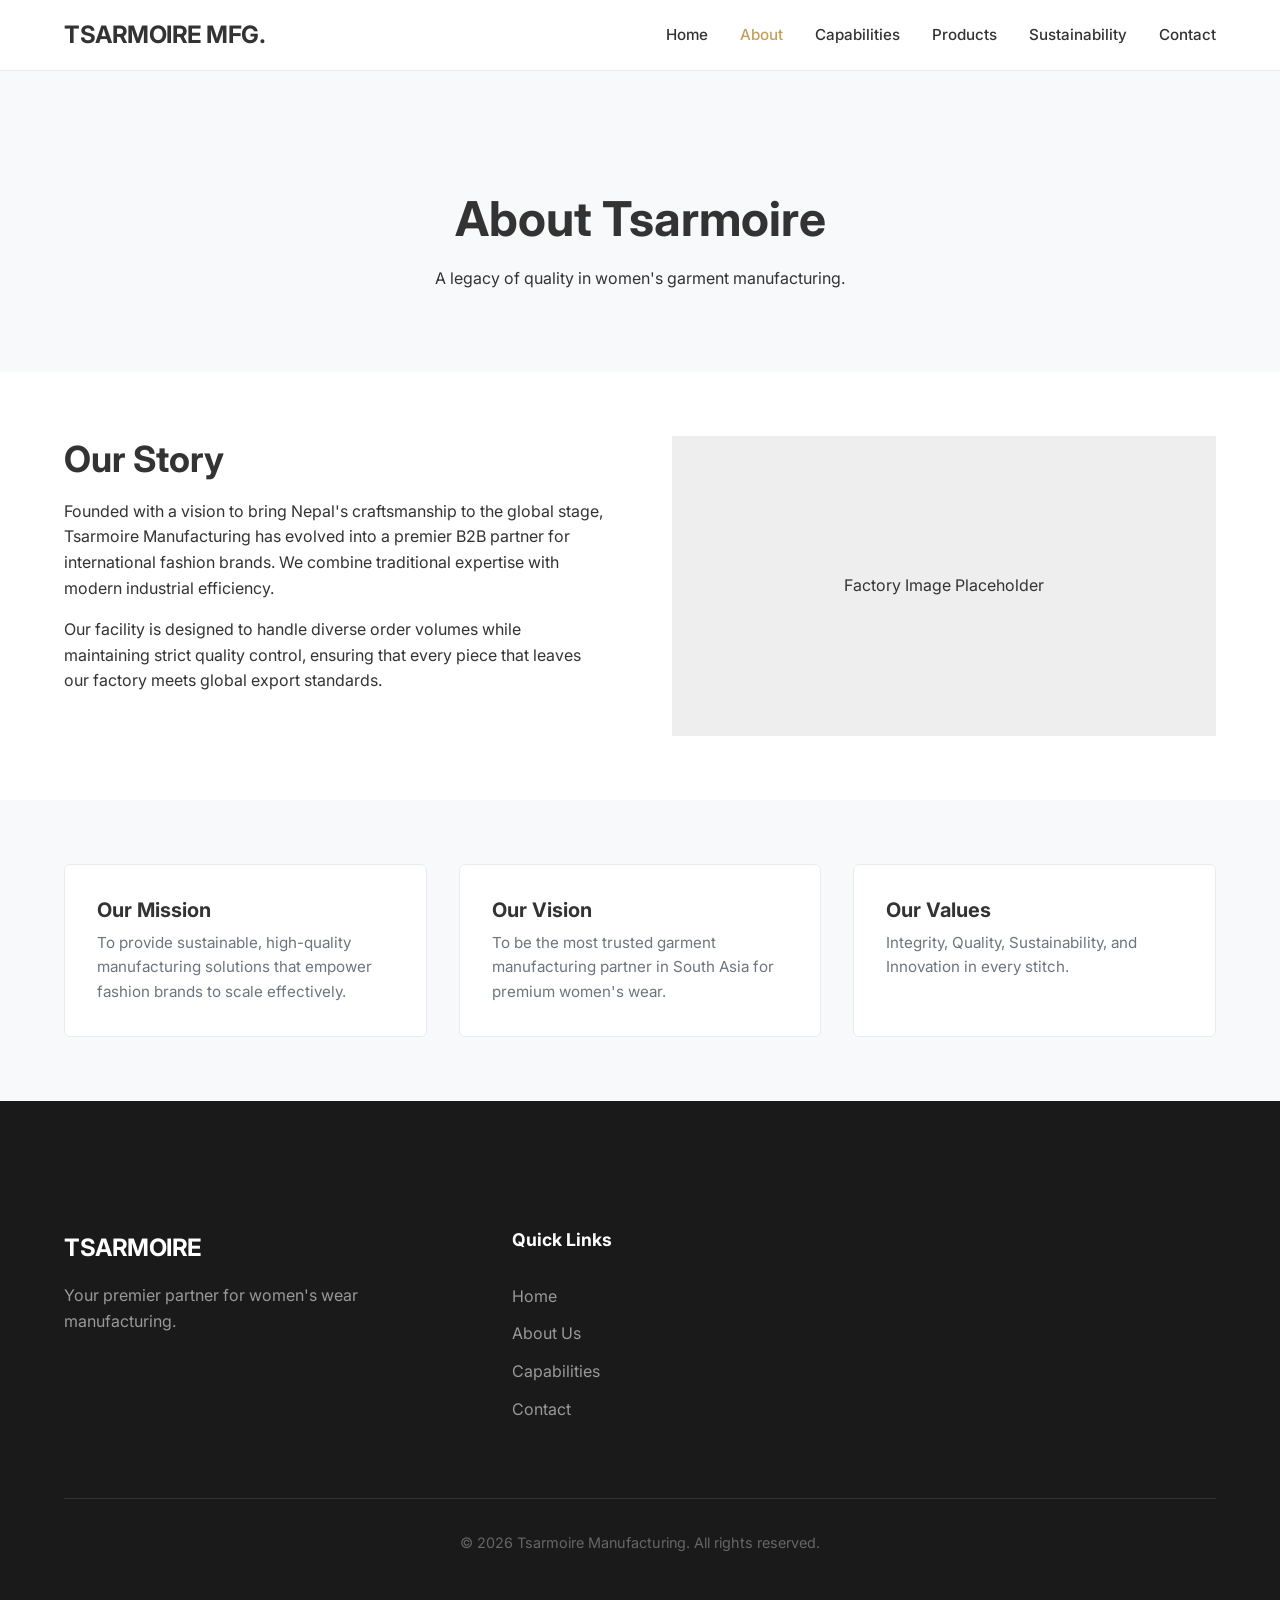
==== about.html @ 0cb3fe85 "Initial commit" ====
<!DOCTYPE html>
<html lang="en">

<head>
    <meta charset="UTF-8">
    <meta name="viewport" content="width=device-width, initial-scale=1.0">
    <title>About Us | Tsarmoire Manufacturing</title>
    <link rel="preconnect" href="https://fonts.googleapis.com">
    <link rel="preconnect" href="https://fonts.gstatic.com" crossorigin>
    <link href="https://fonts.googleapis.com/css2?family=Inter:wght@400;500;600;700&display=swap" rel="stylesheet">
    <link rel="stylesheet" href="styles.css">
</head>

<body>

    <!-- Header -->
    <header>
        <div class="container nav-container">
            <a href="index.html" class="logo">Tsarmoire Mfg.</a>
            <nav>
                <ul class="nav-links">
                    <li><a href="index.html">Home</a></li>
                    <li><a href="about.html" class="active">About</a></li>
                    <li><a href="capabilities.html">Capabilities</a></li>
                    <li><a href="products.html">Products</a></li>
                    <li><a href="sustainability.html">Sustainability</a></li>
                    <li><a href="contact.html">Contact</a></li>
                </ul>
            </nav>
        </div>
    </header>

    <!-- Page Header -->
    <section class="bg-secondary" style="padding-top: calc(var(--spacing-xl) + 60px);">
        <div class="container text-center">
            <h1>About Tsarmoire</h1>
            <p>A legacy of quality in women's garment manufacturing.</p>
        </div>
    </section>

    <!-- Main Content -->
    <section>
        <div class="container">
            <div class="grid-2">
                <div>
                    <h2>Our Story</h2>
                    <p>Founded with a vision to bring Nepal's craftsmanship to the global stage, Tsarmoire Manufacturing
                        has evolved into a premier B2B partner for international fashion brands. We combine traditional
                        expertise with modern industrial efficiency.</p>
                    <p>Our facility is designed to handle diverse order volumes while maintaining strict quality
                        control, ensuring that every piece that leaves our factory meets global export standards.</p>
                </div>
                <div
                    style="background: #eee; height: 300px; display: flex; align-items: center; justify-content: center;">
                    Factory Image Placeholder
                </div>
            </div>
        </div>
    </section>

    <section class="bg-secondary">
        <div class="container">
            <div class="grid-3">
                <div class="card">
                    <h3>Our Mission</h3>
                    <p>To provide sustainable, high-quality manufacturing solutions that empower fashion brands to scale
                        effectively.</p>
                </div>
                <div class="card">
                    <h3>Our Vision</h3>
                    <p>To be the most trusted garment manufacturing partner in South Asia for premium women's wear.</p>
                </div>
                <div class="card">
                    <h3>Our Values</h3>
                    <p>Integrity, Quality, Sustainability, and Innovation in every stitch.</p>
                </div>
            </div>
        </div>
    </section>

    <!-- Footer -->
    <footer>
        <div class="container">
            <div class="footer-grid">
                <div class="footer-info">
                    <a href="#" class="logo" style="color: #fff; display: block; margin-bottom: 1rem;">TSARMOIRE</a>
                    <p>Your premier partner for women's wear manufacturing.</p>
                </div>
                <div class="footer-col">
                    <h4>Quick Links</h4>
                    <ul class="footer-links">
                        <li><a href="index.html">Home</a></li>
                        <li><a href="about.html">About Us</a></li>
                        <li><a href="capabilities.html">Capabilities</a></li>
                        <li><a href="contact.html">Contact</a></li>
                    </ul>
                </div>
                <!-- Other footer cols same as index -->
            </div>
            <div class="copyright">
                <p>&copy; 2026 Tsarmoire Manufacturing. All rights reserved.</p>
            </div>
        </div>
    </footer>

</body>

</html>
---- styles.css ----
/* Global Styles */
:root {
  /* Colors */
  --color-bg-primary: #FFFFFF;
  --color-bg-secondary: #F8F9FA;
  --color-text-primary: #333333;
  --color-text-secondary: #6C757D;
  --color-accent: #C5A059; /* Muted Gold/Bronze */
  --color-accent-hover: #B08D45;
  --color-border: #E9ECEF;
  --color-white: #FFFFFF;
  
  /* Typography */
  --font-family-primary: 'Inter', system-ui, -apple-system, sans-serif;
  --font-size-base: 16px;
  --line-height-base: 1.6;
  
  /* Spacing */
  --spacing-xs: 0.5rem;
  --spacing-sm: 1rem;
  --spacing-md: 2rem;
  --spacing-lg: 4rem;
  --spacing-xl: 8rem;
  
  /* Container */
  --container-width: 1200px;
  --container-padding: 1.5rem;
}

/* Reset & Base */
* {
  box-sizing: border-box;
  margin: 0;
  padding: 0;
}

body {
  font-family: var(--font-family-primary);
  font-size: var(--font-size-base);
  line-height: var(--line-height-base);
  color: var(--color-text-primary);
  background-color: var(--color-bg-primary);
  -webkit-font-smoothing: antialiased;
}

a {
  text-decoration: none;
  color: inherit;
  transition: color 0.2s ease;
}

img {
  max-width: 100%;
  height: auto;
  display: block;
}

ul {
  list-style: none;
}

/* Typography */
h1, h2, h3, h4, h5, h6 {
  font-weight: 700;
  line-height: 1.3;
  margin-bottom: var(--spacing-sm);
}

h1 { font-size: 3rem; }
h2 { font-size: 2.25rem; }
h3 { font-size: 1.5rem; }

p { margin-bottom: var(--spacing-sm); }

.text-center { text-align: center; }
.text-secondary { color: var(--color-text-secondary); }

/* Layout Utilities */
.container {
  max-width: var(--container-width);
  margin: 0 auto;
  padding: 0 var(--container-padding);
}

section {
  padding: var(--spacing-lg) 0;
}

.bg-secondary {
  background-color: var(--color-bg-secondary);
}

/* Header */
header {
  position: fixed;
  top: 0;
  left: 0;
  width: 100%;
  background: rgba(255, 255, 255, 0.95);
  backdrop-filter: blur(5px);
  border-bottom: 1px solid var(--color-border);
  z-index: 1000;
  padding: var(--spacing-sm) 0;
}

.nav-container {
  display: flex;
  justify-content: space-between;
  align-items: center;
}

.logo {
  font-size: 1.5rem;
  font-weight: 700;
  letter-spacing: -0.5px;
  color: var(--color-text-primary);
  text-transform: uppercase;
}

.nav-links {
  display: flex;
  gap: var(--spacing-md);
}

.nav-links a {
  font-weight: 500;
  font-size: 0.95rem;
  color: var(--color-text-primary);
}

.nav-links a:hover, .nav-links a.active {
  color: var(--color-accent);
}

/* Hero Section */
.hero {
  padding-top: calc(var(--spacing-xl) + 60px); /* Header height + spacing */
  padding-bottom: var(--spacing-xl);
  background-color: var(--color-bg-secondary);
  position: relative;
  overflow: hidden;
}

.hero-content {
  max-width: 800px;
  position: relative;
  z-index: 2;
}

.hero h1 {
  font-size: 3.5rem;
  margin-bottom: var(--spacing-md);
  letter-spacing: -1px;
}

.hero p {
  font-size: 1.25rem;
  color: var(--color-text-secondary);
  margin-bottom: var(--spacing-md);
  max-width: 600px;
}

.hero-image {
  margin-top: var(--spacing-lg);
  border-radius: 8px;
  overflow: hidden;
  box-shadow: 0 10px 30px rgba(0,0,0,0.05);
}

/* Buttons */
.btn {
  display: inline-block;
  padding: 12px 28px;
  border-radius: 4px;
  font-weight: 600;
  font-size: 1rem;
  cursor: pointer;
  transition: all 0.2s ease;
  border: none;
}

.btn-primary {
  background-color: var(--color-accent);
  color: var(--color-white);
}

.btn-primary:hover {
  background-color: var(--color-accent-hover);
  transform: translateY(-1px);
}

.btn-outline {
  background-color: transparent;
  border: 2px solid var(--color-accent);
  color: var(--color-accent);
  margin-left: var(--spacing-sm);
}

.btn-outline:hover {
  background-color: var(--color-accent);
  color: var(--color-white);
}

/* Grid Layouts */
.grid-2 {
  display: grid;
  grid-template-columns: repeat(2, 1fr);
  gap: var(--spacing-lg);
}

.grid-3 {
  display: grid;
  grid-template-columns: repeat(3, 1fr);
  gap: var(--spacing-md);
}

.grid-4 {
  display: grid;
  grid-template-columns: repeat(4, 1fr);
  gap: var(--spacing-md);
}

/* Cards */
.card {
  padding: var(--spacing-md);
  background: var(--color-white);
  border: 1px solid var(--color-border);
  border-radius: 6px;
  transition: transform 0.2s ease, box-shadow 0.2s ease;
}

.card:hover {
  transform: translateY(-5px);
  box-shadow: 0 10px 20px rgba(0,0,0,0.05);
}

.card h3 {
  font-size: 1.25rem;
  margin-bottom: var(--spacing-xs);
}

.card p {
  color: var(--color-text-secondary);
  font-size: 0.95rem;
  margin-bottom: 0;
}

/* Stats/Features */
.stat-item {
  text-align: center;
  padding: var(--spacing-md);
}

.stat-number {
  display: block;
  font-size: 2.5rem;
  font-weight: 700;
  color: var(--color-accent);
  margin-bottom: var(--spacing-xs);
}

/* Forms */
.form-group {
  margin-bottom: var(--spacing-md);
}

label {
  display: block;
  margin-bottom: 0.5rem;
  font-weight: 500;
}

input, select, textarea {
  width: 100%;
  padding: 12px;
  border: 1px solid #ddd;
  border-radius: 4px;
  font-family: inherit;
  font-size: 1rem;
}

input:focus, select:focus, textarea:focus {
  outline: none;
  border-color: var(--color-accent);
  box-shadow: 0 0 0 2px rgba(197, 160, 89, 0.1);
}

/* Footer */
footer {
  background-color: #1a1a1a;
  color: #fff;
  padding: var(--spacing-xl) 0 var(--spacing-md);
}

.footer-grid {
  display: grid;
  grid-template-columns: 2fr 1fr 1fr 1fr;
  gap: var(--spacing-lg);
  margin-bottom: var(--spacing-lg);
}

.footer-info p {
  color: #999;
  max-width: 300px;
}

.footer-col h4 {
  font-size: 1.1rem;
  margin-bottom: var(--spacing-md);
  color: #fff;
}

.footer-links li {
  margin-bottom: 0.75rem;
}

.footer-links a {
  color: #999;
}

.footer-links a:hover {
  color: #fff;
}

.copyright {
  border-top: 1px solid #333;
  padding-top: var(--spacing-md);
  text-align: center;
  color: #666;
  font-size: 0.9rem;
}

/* Responsive */
@media (max-width: 992px) {
  :root {
    --spacing-lg: 3rem;
    --spacing-xl: 5rem;
  }
  
  h1 { font-size: 2.5rem; }
  
  .grid-4, .grid-3 {
    grid-template-columns: repeat(2, 1fr);
  }
  
  .footer-grid {
    grid-template-columns: 1fr 1fr;
  }
}

@media (max-width: 768px) {
  :root {
    --container-padding: 1rem;
  }
  
  .grid-2, .grid-3, .grid-4 {
    grid-template-columns: 1fr;
    gap: var(--spacing-sm);
  }
  
  .nav-links {
    display: none; /* simple mobile hide for now, would need JS for toggle */
  }
  
  .hero {
    padding-top: 100px;
    text-align: center;
  }
  
  .hero-content {
    margin: 0 auto;
  }
  
  .footer-grid {
    grid-template-columns: 1fr;
  }
}
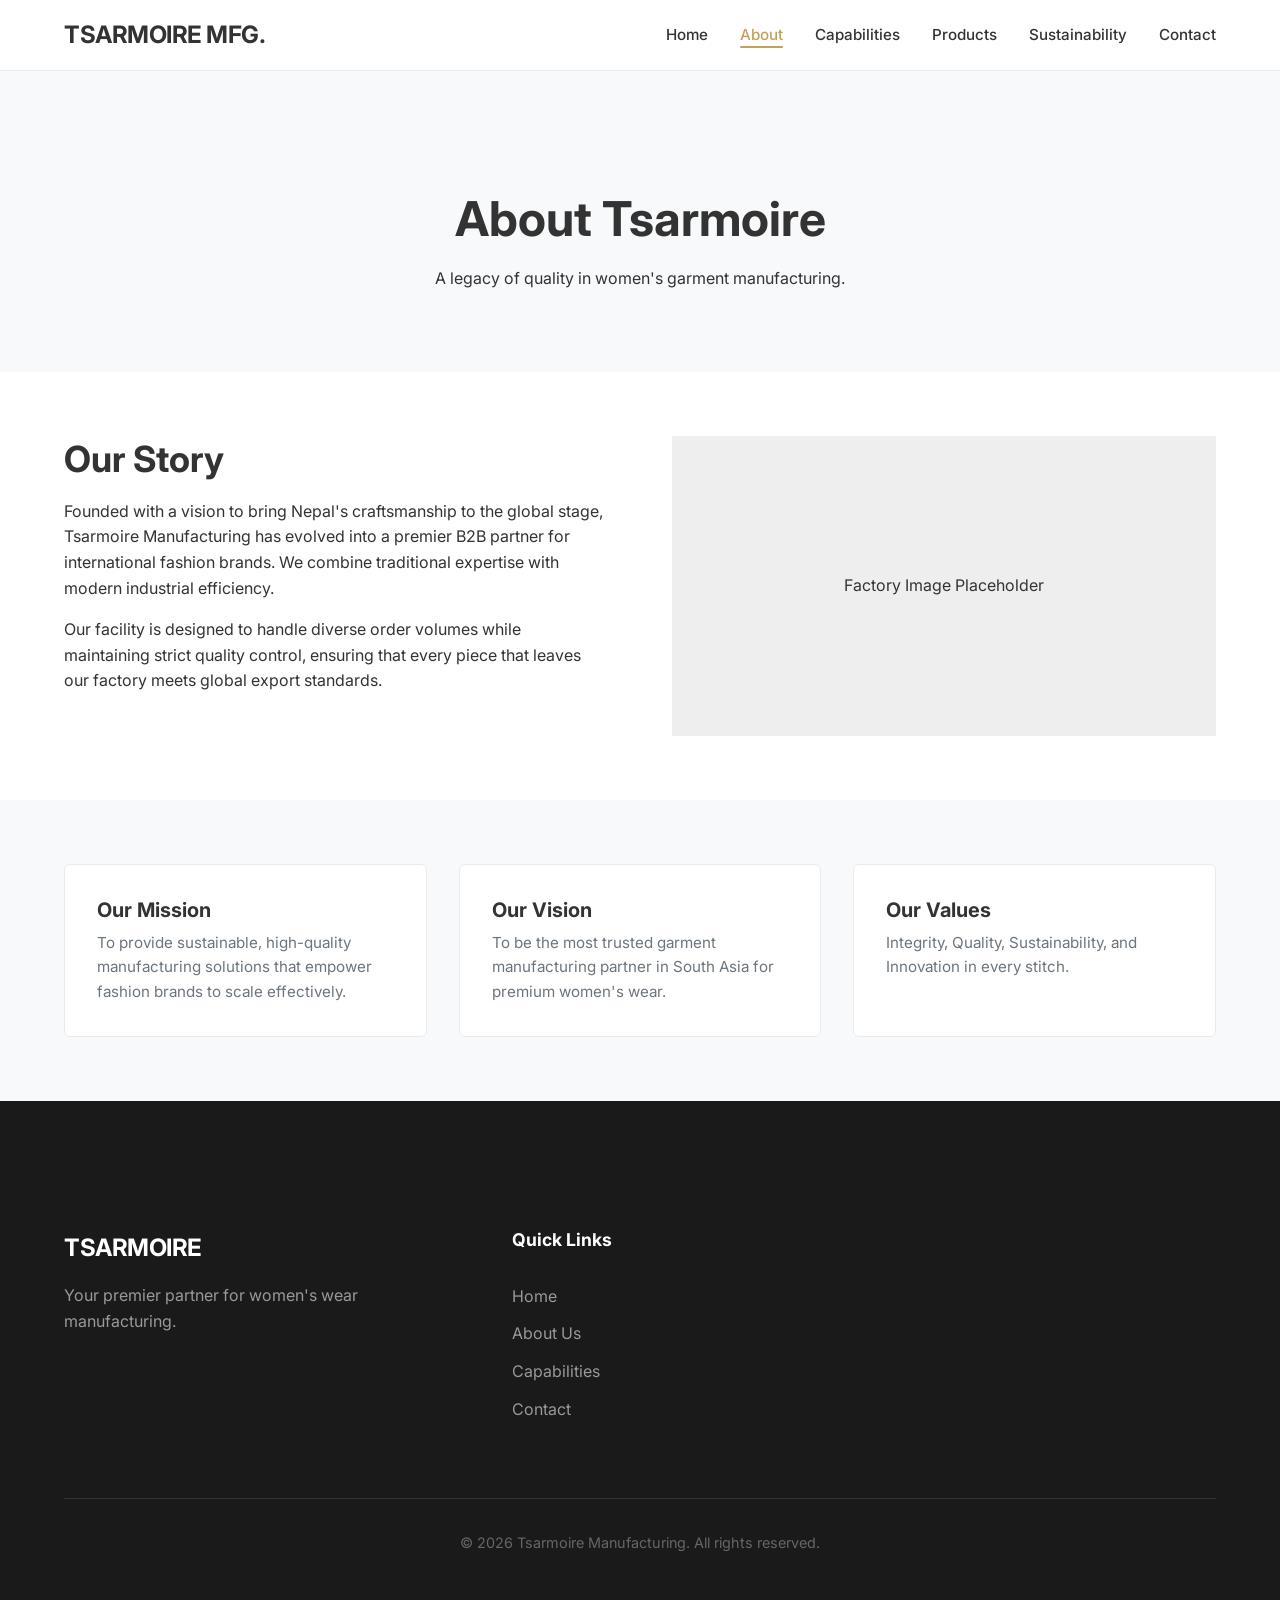
==== commit a168fbb1: "updated the mobile design" ====
--- a/about.html
+++ b/about.html
@@ -17,6 +17,11 @@
     <header>
         <div class="container nav-container">
             <a href="index.html" class="logo">Tsarmoire Mfg.</a>
+            <div class="hamburger">
+                <span class="bar"></span>
+                <span class="bar"></span>
+                <span class="bar"></span>
+            </div>
             <nav>
                 <ul class="nav-links">
                     <li><a href="index.html">Home</a></li>
@@ -103,6 +108,7 @@
         </div>
     </footer>
 
+    <script src="script.js"></script>
 </body>
 
 </html>
--- a/styles.css
+++ b/styles.css
@@ -5,23 +5,24 @@
   --color-bg-secondary: #F8F9FA;
   --color-text-primary: #333333;
   --color-text-secondary: #6C757D;
-  --color-accent: #C5A059; /* Muted Gold/Bronze */
+  --color-accent: #C5A059;
+  /* Muted Gold/Bronze */
   --color-accent-hover: #B08D45;
   --color-border: #E9ECEF;
   --color-white: #FFFFFF;
-  
+
   /* Typography */
   --font-family-primary: 'Inter', system-ui, -apple-system, sans-serif;
   --font-size-base: 16px;
   --line-height-base: 1.6;
-  
+
   /* Spacing */
   --spacing-xs: 0.5rem;
   --spacing-sm: 1rem;
   --spacing-md: 2rem;
   --spacing-lg: 4rem;
   --spacing-xl: 8rem;
-  
+
   /* Container */
   --container-width: 1200px;
   --container-padding: 1.5rem;
@@ -60,20 +61,40 @@
 }
 
 /* Typography */
-h1, h2, h3, h4, h5, h6 {
+h1,
+h2,
+h3,
+h4,
+h5,
+h6 {
   font-weight: 700;
   line-height: 1.3;
   margin-bottom: var(--spacing-sm);
 }
 
-h1 { font-size: 3rem; }
-h2 { font-size: 2.25rem; }
-h3 { font-size: 1.5rem; }
-
-p { margin-bottom: var(--spacing-sm); }
-
-.text-center { text-align: center; }
-.text-secondary { color: var(--color-text-secondary); }
+h1 {
+  font-size: 3rem;
+}
+
+h2 {
+  font-size: 2.25rem;
+}
+
+h3 {
+  font-size: 1.5rem;
+}
+
+p {
+  margin-bottom: var(--spacing-sm);
+}
+
+.text-center {
+  text-align: center;
+}
+
+.text-secondary {
+  color: var(--color-text-secondary);
+}
 
 /* Layout Utilities */
 .container {
@@ -126,15 +147,51 @@
   font-weight: 500;
   font-size: 0.95rem;
   color: var(--color-text-primary);
-}
-
-.nav-links a:hover, .nav-links a.active {
+  position: relative;
+  padding-bottom: 4px;
+}
+
+.nav-links a:hover {
   color: var(--color-accent);
+}
+
+/* Tab Indicator */
+.nav-links a.active {
+  color: var(--color-accent);
+}
+
+.nav-links a.active::after {
+  content: '';
+  position: absolute;
+  bottom: 0;
+  left: 0;
+  width: 100%;
+  height: 2px;
+  background-color: var(--color-accent);
+  border-radius: 2px;
+}
+
+/* Hamburger Menu */
+.hamburger {
+  display: none;
+  cursor: pointer;
+}
+
+.bar {
+  display: block;
+  width: 25px;
+  height: 3px;
+  margin: 5px auto;
+  -webkit-transition: all 0.3s ease-in-out;
+  transition: all 0.3s ease-in-out;
+  background-color: var(--color-text-primary);
+  border-radius: 2px;
 }
 
 /* Hero Section */
 .hero {
-  padding-top: calc(var(--spacing-xl) + 60px); /* Header height + spacing */
+  padding-top: calc(var(--spacing-xl) + 60px);
+  /* Header height + spacing */
   padding-bottom: var(--spacing-xl);
   background-color: var(--color-bg-secondary);
   position: relative;
@@ -164,7 +221,7 @@
   margin-top: var(--spacing-lg);
   border-radius: 8px;
   overflow: hidden;
-  box-shadow: 0 10px 30px rgba(0,0,0,0.05);
+  box-shadow: 0 10px 30px rgba(0, 0, 0, 0.05);
 }
 
 /* Buttons */
@@ -231,7 +288,7 @@
 
 .card:hover {
   transform: translateY(-5px);
-  box-shadow: 0 10px 20px rgba(0,0,0,0.05);
+  box-shadow: 0 10px 20px rgba(0, 0, 0, 0.05);
 }
 
 .card h3 {
@@ -270,7 +327,9 @@
   font-weight: 500;
 }
 
-input, select, textarea {
+input,
+select,
+textarea {
   width: 100%;
   padding: 12px;
   border: 1px solid #ddd;
@@ -279,7 +338,9 @@
   font-size: 1rem;
 }
 
-input:focus, select:focus, textarea:focus {
+input:focus,
+select:focus,
+textarea:focus {
   outline: none;
   border-color: var(--color-accent);
   box-shadow: 0 0 0 2px rgba(197, 160, 89, 0.1);
@@ -336,13 +397,16 @@
     --spacing-lg: 3rem;
     --spacing-xl: 5rem;
   }
-  
-  h1 { font-size: 2.5rem; }
-  
-  .grid-4, .grid-3 {
+
+  h1 {
+    font-size: 2.5rem;
+  }
+
+  .grid-4,
+  .grid-3 {
     grid-template-columns: repeat(2, 1fr);
   }
-  
+
   .footer-grid {
     grid-template-columns: 1fr 1fr;
   }
@@ -352,26 +416,67 @@
   :root {
     --container-padding: 1rem;
   }
-  
-  .grid-2, .grid-3, .grid-4 {
+
+  .grid-2,
+  .grid-3,
+  .grid-4 {
     grid-template-columns: 1fr;
     gap: var(--spacing-sm);
   }
-  
+
+  /* Mobile Menu */
+  .hamburger {
+    display: block;
+    z-index: 1001;
+  }
+
+  .hamburger.toggle .bar:nth-child(2) {
+    opacity: 0;
+  }
+
+  .hamburger.toggle .bar:nth-child(1) {
+    transform: translateY(8px) rotate(45deg);
+  }
+
+  .hamburger.toggle .bar:nth-child(3) {
+    transform: translateY(-8px) rotate(-45deg);
+  }
+
   .nav-links {
-    display: none; /* simple mobile hide for now, would need JS for toggle */
-  }
-  
+    position: fixed;
+    left: -100%;
+    top: 70px;
+    gap: 0;
+    flex-direction: column;
+    background-color: var(--color-white);
+    width: 100%;
+    text-align: center;
+    transition: 0.3s;
+    box-shadow: 0 10px 20px rgba(0, 0, 0, 0.1);
+    padding: var(--spacing-md) 0;
+    border-bottom: 1px solid var(--color-border);
+  }
+
+  .nav-links.mobile-active {
+    left: 0;
+  }
+
+  .nav-links a {
+    margin: 16px 0;
+    font-size: 1.1rem;
+    display: block;
+  }
+
   .hero {
     padding-top: 100px;
     text-align: center;
   }
-  
+
   .hero-content {
     margin: 0 auto;
   }
-  
+
   .footer-grid {
     grid-template-columns: 1fr;
   }
-}
+}
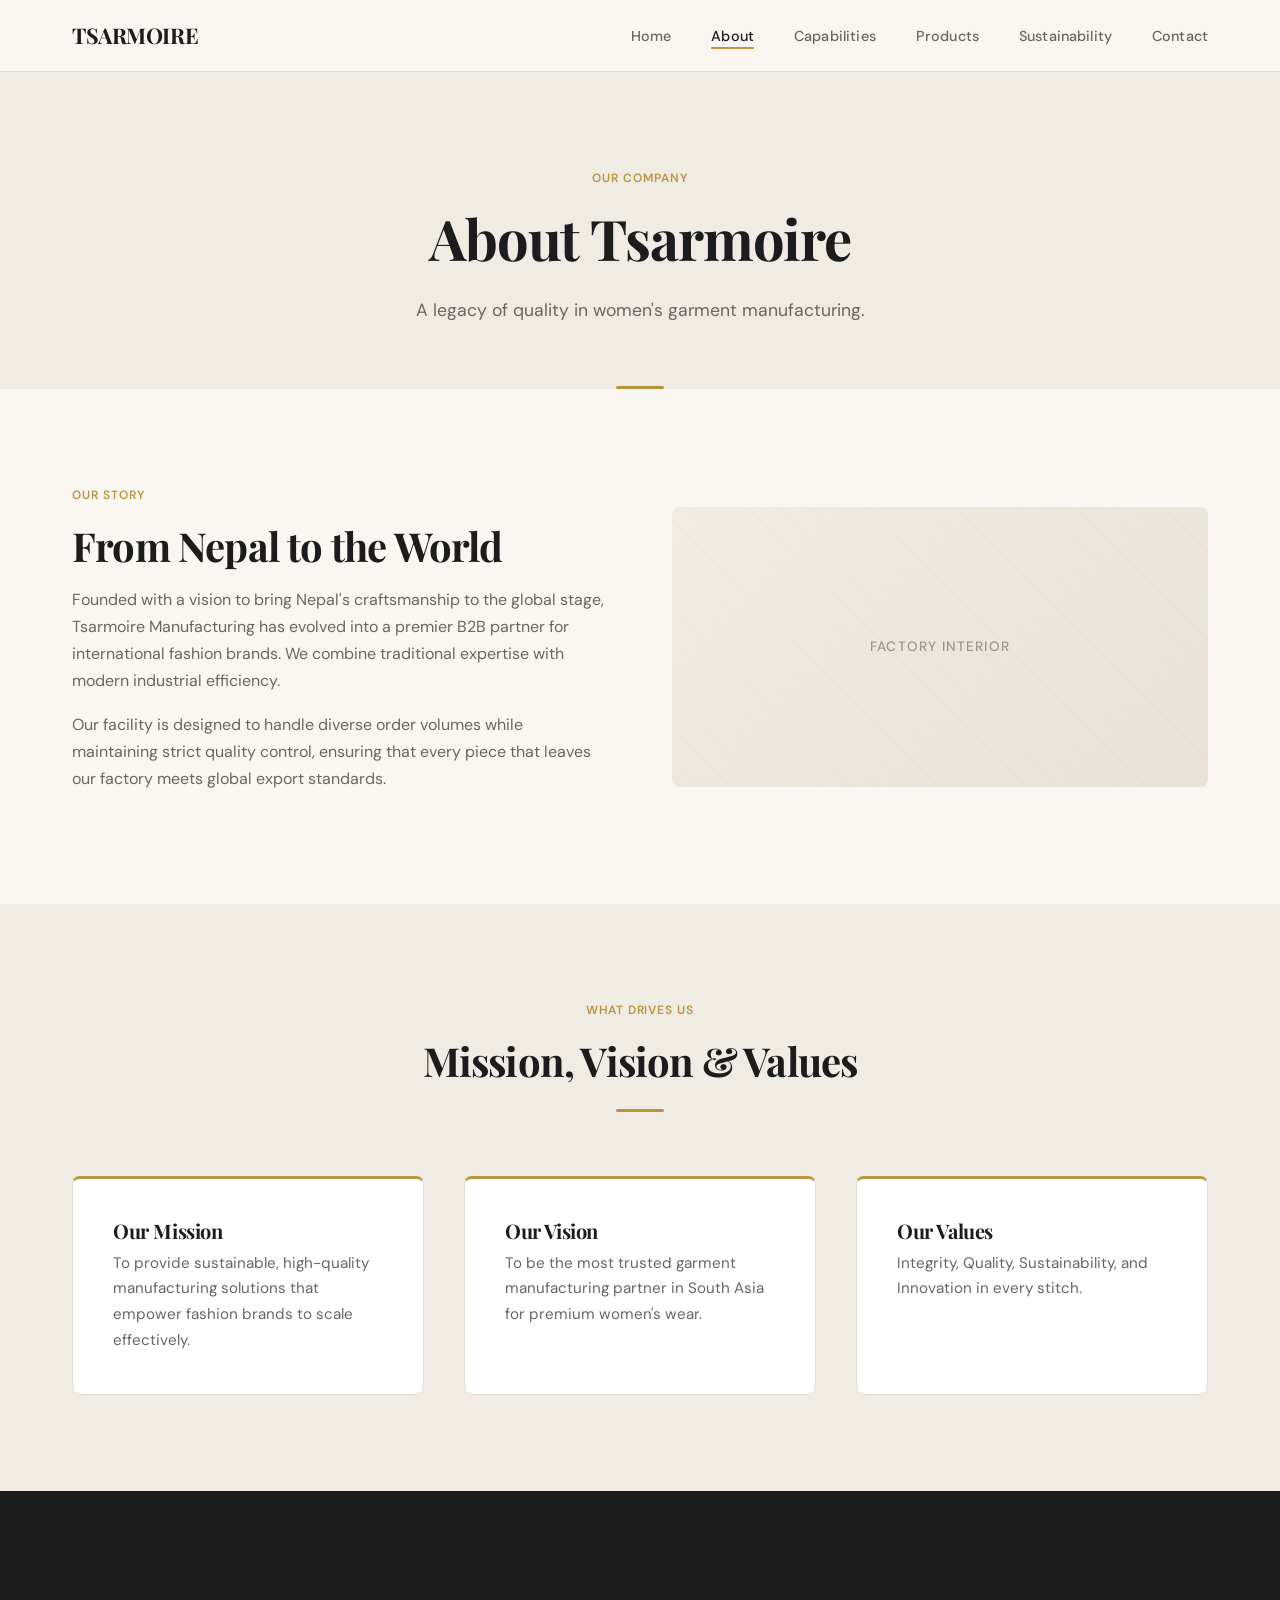
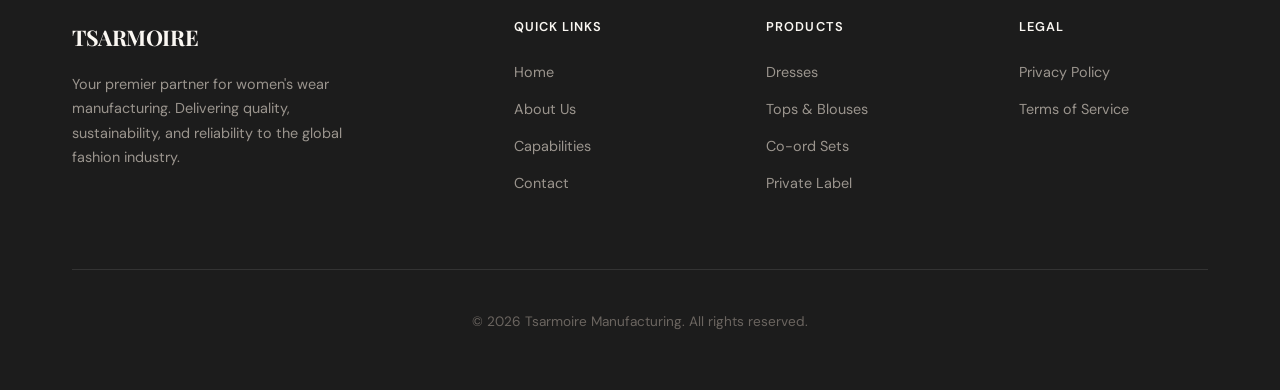
==== commit 05e27c4f: "updated files" ====
--- a/about.html
+++ b/about.html
@@ -4,25 +4,32 @@
 <head>
     <meta charset="UTF-8">
     <meta name="viewport" content="width=device-width, initial-scale=1.0">
+    <meta name="description" content="Learn about Tsarmoire Manufacturing - our story, mission, vision, and values. A legacy of quality in premium women's garment manufacturing from Nepal.">
+    <meta property="og:title" content="About Us | Tsarmoire Manufacturing">
+    <meta property="og:description" content="Founded to bring Nepal's craftsmanship to the global stage. Premier B2B partner for international fashion brands.">
+    <meta property="og:type" content="website">
+    <link rel="canonical" href="https://tsarmoiremanufacturing.com.np/about.html">
     <title>About Us | Tsarmoire Manufacturing</title>
     <link rel="preconnect" href="https://fonts.googleapis.com">
     <link rel="preconnect" href="https://fonts.gstatic.com" crossorigin>
-    <link href="https://fonts.googleapis.com/css2?family=Inter:wght@400;500;600;700&display=swap" rel="stylesheet">
-    <link rel="stylesheet" href="styles.css">
+    <link href="https://fonts.googleapis.com/css2?family=DM+Sans:wght@400;500;600;700&family=Playfair+Display:wght@400;600;700&display=swap" rel="stylesheet">
+    <link rel="stylesheet" href="assets/css/styles.css">
 </head>
 
 <body>
 
+    <a href="#main" class="skip-link">Skip to main content</a>
+
     <!-- Header -->
-    <header>
+    <header role="banner">
         <div class="container nav-container">
-            <a href="index.html" class="logo">Tsarmoire Mfg.</a>
-            <div class="hamburger">
+            <a href="index.html" class="logo">Tsarmoire</a>
+            <button class="hamburger" aria-label="Toggle navigation menu" aria-expanded="false">
                 <span class="bar"></span>
                 <span class="bar"></span>
                 <span class="bar"></span>
-            </div>
-            <nav>
+            </button>
+            <nav aria-label="Primary navigation">
                 <ul class="nav-links">
                     <li><a href="index.html">Home</a></li>
                     <li><a href="about.html" class="active">About</a></li>
@@ -35,61 +42,68 @@
         </div>
     </header>
 
-    <!-- Page Header -->
-    <section class="bg-secondary" style="padding-top: calc(var(--spacing-xl) + 60px);">
-        <div class="container text-center">
-            <h1>About Tsarmoire</h1>
-            <p>A legacy of quality in women's garment manufacturing.</p>
-        </div>
-    </section>
+    <main id="main">
 
-    <!-- Main Content -->
-    <section>
-        <div class="container">
-            <div class="grid-2">
-                <div>
-                    <h2>Our Story</h2>
-                    <p>Founded with a vision to bring Nepal's craftsmanship to the global stage, Tsarmoire Manufacturing
-                        has evolved into a premier B2B partner for international fashion brands. We combine traditional
-                        expertise with modern industrial efficiency.</p>
-                    <p>Our facility is designed to handle diverse order volumes while maintaining strict quality
-                        control, ensuring that every piece that leaves our factory meets global export standards.</p>
-                </div>
-                <div
-                    style="background: #eee; height: 300px; display: flex; align-items: center; justify-content: center;">
-                    Factory Image Placeholder
+        <!-- Page Header -->
+        <section class="page-header">
+            <div class="container">
+                <span class="label-text">Our Company</span>
+                <h1>About Tsarmoire</h1>
+                <p>A legacy of quality in women's garment manufacturing.</p>
+            </div>
+        </section>
+
+        <!-- Our Story -->
+        <section aria-labelledby="story-heading">
+            <div class="container">
+                <div class="grid-2 align-center reveal">
+                    <div>
+                        <span class="label-text">Our Story</span>
+                        <h2 id="story-heading">From Nepal to the World</h2>
+                        <p>Founded with a vision to bring Nepal's craftsmanship to the global stage, Tsarmoire Manufacturing has evolved into a premier B2B partner for international fashion brands. We combine traditional expertise with modern industrial efficiency.</p>
+                        <p>Our facility is designed to handle diverse order volumes while maintaining strict quality control, ensuring that every piece that leaves our factory meets global export standards.</p>
+                    </div>
+                    <div class="img-placeholder img-placeholder-sm" style="border-radius: var(--radius-md);" role="img" aria-label="Tsarmoire manufacturing facility">
+                        Factory Interior
+                    </div>
                 </div>
             </div>
-        </div>
-    </section>
+        </section>
 
-    <section class="bg-secondary">
-        <div class="container">
-            <div class="grid-3">
-                <div class="card">
-                    <h3>Our Mission</h3>
-                    <p>To provide sustainable, high-quality manufacturing solutions that empower fashion brands to scale
-                        effectively.</p>
+        <!-- Mission, Vision, Values -->
+        <section class="section-cream" aria-labelledby="values-heading">
+            <div class="container">
+                <div class="text-center reveal">
+                    <span class="label-text">What Drives Us</span>
+                    <h2 id="values-heading">Mission, Vision &amp; Values</h2>
+                    <div class="divider divider-center"></div>
                 </div>
-                <div class="card">
-                    <h3>Our Vision</h3>
-                    <p>To be the most trusted garment manufacturing partner in South Asia for premium women's wear.</p>
-                </div>
-                <div class="card">
-                    <h3>Our Values</h3>
-                    <p>Integrity, Quality, Sustainability, and Innovation in every stitch.</p>
+                <div class="grid-3 reveal reveal-stagger" style="margin-top: var(--space-xl);">
+                    <div class="card card-accent">
+                        <h3>Our Mission</h3>
+                        <p>To provide sustainable, high-quality manufacturing solutions that empower fashion brands to scale effectively.</p>
+                    </div>
+                    <div class="card card-accent">
+                        <h3>Our Vision</h3>
+                        <p>To be the most trusted garment manufacturing partner in South Asia for premium women's wear.</p>
+                    </div>
+                    <div class="card card-accent">
+                        <h3>Our Values</h3>
+                        <p>Integrity, Quality, Sustainability, and Innovation in every stitch.</p>
+                    </div>
                 </div>
             </div>
-        </div>
-    </section>
+        </section>
+
+    </main>
 
     <!-- Footer -->
-    <footer>
+    <footer role="contentinfo">
         <div class="container">
             <div class="footer-grid">
                 <div class="footer-info">
-                    <a href="#" class="logo" style="color: #fff; display: block; margin-bottom: 1rem;">TSARMOIRE</a>
-                    <p>Your premier partner for women's wear manufacturing.</p>
+                    <a href="index.html" class="logo">Tsarmoire</a>
+                    <p>Your premier partner for women's wear manufacturing. Delivering quality, sustainability, and reliability to the global fashion industry.</p>
                 </div>
                 <div class="footer-col">
                     <h4>Quick Links</h4>
@@ -100,7 +114,22 @@
                         <li><a href="contact.html">Contact</a></li>
                     </ul>
                 </div>
-                <!-- Other footer cols same as index -->
+                <div class="footer-col">
+                    <h4>Products</h4>
+                    <ul class="footer-links">
+                        <li><a href="products.html">Dresses</a></li>
+                        <li><a href="products.html">Tops &amp; Blouses</a></li>
+                        <li><a href="products.html">Co-ord Sets</a></li>
+                        <li><a href="products.html">Private Label</a></li>
+                    </ul>
+                </div>
+                <div class="footer-col">
+                    <h4>Legal</h4>
+                    <ul class="footer-links">
+                        <li><a href="#">Privacy Policy</a></li>
+                        <li><a href="#">Terms of Service</a></li>
+                    </ul>
+                </div>
             </div>
             <div class="copyright">
                 <p>&copy; 2026 Tsarmoire Manufacturing. All rights reserved.</p>
@@ -108,7 +137,7 @@
         </div>
     </footer>
 
-    <script src="script.js"></script>
+    <script src="assets/js/main.js"></script>
 </body>
 
-</html>+</html>
--- a/assets/css/styles.css
+++ b/assets/css/styles.css
@@ -0,0 +1,1114 @@
+/* ============================================
+   TSARMOIRE MANUFACTURING — PRODUCTION CSS
+   Aesthetic: Refined Luxury-Editorial
+   ============================================ */
+
+:root {
+  /* Color System */
+  --color-cream: #FAF7F2;
+  --color-cream-dark: #F0EBE3;
+  --color-charcoal: #1C1C1C;
+  --color-charcoal-light: #2A2A2A;
+  --color-warm-gray: #6B6560;
+  --color-warm-gray-light: #9B958E;
+  --color-gold: #B8953F;
+  --color-gold-hover: #A07E2E;
+  --color-gold-light: rgba(184, 149, 63, 0.12);
+  --color-border: #E4DED5;
+  --color-white: #FFFFFF;
+  --color-black: #111111;
+
+  /* Typography */
+  --font-display: 'Playfair Display', 'Georgia', serif;
+  --font-body: 'DM Sans', 'Helvetica Neue', sans-serif;
+  --font-size-base: 16px;
+  --line-height-base: 1.7;
+  --letter-spacing-tight: -0.02em;
+  --letter-spacing-wide: 0.08em;
+
+  /* Spacing Scale */
+  --space-2xs: 0.25rem;
+  --space-xs: 0.5rem;
+  --space-sm: 1rem;
+  --space-md: 1.5rem;
+  --space-lg: 2.5rem;
+  --space-xl: 4rem;
+  --space-2xl: 6rem;
+  --space-3xl: 8rem;
+
+  /* Layout */
+  --container-max: 1200px;
+  --container-narrow: 800px;
+  --container-pad: 2rem;
+  --header-height: 72px;
+
+  /* Effects */
+  --radius-sm: 4px;
+  --radius-md: 8px;
+  --radius-lg: 16px;
+  --shadow-sm: 0 1px 3px rgba(28, 28, 28, 0.06);
+  --shadow-md: 0 4px 20px rgba(28, 28, 28, 0.08);
+  --shadow-lg: 0 12px 40px rgba(28, 28, 28, 0.12);
+  --shadow-gold: 0 4px 20px rgba(184, 149, 63, 0.15);
+  --transition-base: 0.3s cubic-bezier(0.4, 0, 0.2, 1);
+  --transition-slow: 0.6s cubic-bezier(0.4, 0, 0.2, 1);
+}
+
+/* ---- RESET ---- */
+*,
+*::before,
+*::after {
+  box-sizing: border-box;
+  margin: 0;
+  padding: 0;
+}
+
+html {
+  scroll-behavior: smooth;
+  -webkit-text-size-adjust: 100%;
+}
+
+body {
+  font-family: var(--font-body);
+  font-size: var(--font-size-base);
+  line-height: var(--line-height-base);
+  color: var(--color-charcoal);
+  background-color: var(--color-cream);
+  -webkit-font-smoothing: antialiased;
+  -moz-osx-font-smoothing: grayscale;
+  overflow-x: hidden;
+}
+
+a {
+  text-decoration: none;
+  color: inherit;
+  transition: color var(--transition-base);
+}
+
+img {
+  max-width: 100%;
+  height: auto;
+  display: block;
+}
+
+ul {
+  list-style: none;
+}
+
+/* Skip to content — accessibility */
+.skip-link {
+  position: absolute;
+  top: -100%;
+  left: 1rem;
+  padding: 0.75rem 1.5rem;
+  background: var(--color-gold);
+  color: var(--color-white);
+  font-weight: 600;
+  z-index: 9999;
+  border-radius: var(--radius-sm);
+  transition: top 0.2s;
+}
+
+.skip-link:focus {
+  top: 1rem;
+}
+
+/* ---- TYPOGRAPHY ---- */
+h1, h2, h3, h4, h5, h6 {
+  font-family: var(--font-display);
+  font-weight: 700;
+  line-height: 1.2;
+  letter-spacing: var(--letter-spacing-tight);
+  color: var(--color-charcoal);
+}
+
+h1 {
+  font-size: clamp(2.2rem, 5vw, 3.5rem);
+  margin-bottom: var(--space-md);
+}
+
+h2 {
+  font-size: clamp(1.75rem, 3.5vw, 2.5rem);
+  margin-bottom: var(--space-sm);
+}
+
+h3 {
+  font-size: clamp(1.2rem, 2vw, 1.5rem);
+  margin-bottom: var(--space-xs);
+}
+
+h4 {
+  font-size: 1.1rem;
+  font-family: var(--font-body);
+  font-weight: 600;
+  letter-spacing: 0;
+}
+
+p {
+  margin-bottom: var(--space-sm);
+  color: var(--color-warm-gray);
+}
+
+.label-text {
+  font-family: var(--font-body);
+  font-size: 0.75rem;
+  font-weight: 600;
+  letter-spacing: var(--letter-spacing-wide);
+  text-transform: uppercase;
+  color: var(--color-gold);
+  margin-bottom: var(--space-sm);
+  display: block;
+}
+
+.text-center { text-align: center; }
+.text-secondary { color: var(--color-warm-gray); }
+
+/* ---- LAYOUT ---- */
+.container {
+  max-width: var(--container-max);
+  margin: 0 auto;
+  padding: 0 var(--container-pad);
+}
+
+.container-narrow {
+  max-width: var(--container-narrow);
+  margin: 0 auto;
+  padding: 0 var(--container-pad);
+}
+
+section {
+  padding: var(--space-2xl) 0;
+}
+
+.section-dark {
+  background-color: var(--color-charcoal);
+  color: var(--color-cream);
+}
+
+.section-dark h1,
+.section-dark h2,
+.section-dark h3,
+.section-dark h4 {
+  color: var(--color-cream);
+}
+
+.section-dark p {
+  color: var(--color-warm-gray-light);
+}
+
+.section-cream {
+  background-color: var(--color-cream-dark);
+}
+
+/* ---- HEADER ---- */
+header {
+  position: fixed;
+  top: 0;
+  left: 0;
+  width: 100%;
+  height: var(--header-height);
+  background: rgba(250, 247, 242, 0.92);
+  backdrop-filter: blur(12px);
+  -webkit-backdrop-filter: blur(12px);
+  border-bottom: 1px solid var(--color-border);
+  z-index: 1000;
+  display: flex;
+  align-items: center;
+}
+
+.nav-container {
+  display: flex;
+  justify-content: space-between;
+  align-items: center;
+  width: 100%;
+}
+
+.logo {
+  font-family: var(--font-display);
+  font-size: 1.35rem;
+  font-weight: 700;
+  letter-spacing: var(--letter-spacing-tight);
+  color: var(--color-charcoal);
+  text-transform: uppercase;
+  white-space: nowrap;
+}
+
+.nav-links {
+  display: flex;
+  align-items: center;
+  gap: var(--space-lg);
+}
+
+.nav-links a {
+  font-family: var(--font-body);
+  font-weight: 500;
+  font-size: 0.9rem;
+  color: var(--color-warm-gray);
+  position: relative;
+  padding-bottom: 4px;
+  letter-spacing: 0.01em;
+  transition: color var(--transition-base);
+}
+
+.nav-links a:hover {
+  color: var(--color-charcoal);
+}
+
+.nav-links a.active {
+  color: var(--color-charcoal);
+}
+
+.nav-links a.active::after {
+  content: '';
+  position: absolute;
+  bottom: 0;
+  left: 0;
+  width: 100%;
+  height: 2px;
+  background-color: var(--color-gold);
+  border-radius: 2px;
+}
+
+/* Hamburger */
+.hamburger {
+  display: none;
+  cursor: pointer;
+  background: none;
+  border: none;
+  padding: 4px;
+  z-index: 1100;
+}
+
+.hamburger:focus-visible {
+  outline: 2px solid var(--color-gold);
+  outline-offset: 4px;
+  border-radius: 2px;
+}
+
+.bar {
+  display: block;
+  width: 24px;
+  height: 2px;
+  margin: 5px 0;
+  background-color: var(--color-charcoal);
+  border-radius: 2px;
+  transition: all 0.3s ease-in-out;
+  transform-origin: center;
+}
+
+/* ---- HERO ---- */
+.hero {
+  padding-top: calc(var(--header-height) + var(--space-3xl));
+  padding-bottom: var(--space-3xl);
+  background-color: var(--color-cream);
+  position: relative;
+  overflow: hidden;
+}
+
+.hero::before {
+  content: '';
+  position: absolute;
+  top: 0;
+  right: -10%;
+  width: 50%;
+  height: 100%;
+  background: radial-gradient(ellipse at center, var(--color-gold-light) 0%, transparent 70%);
+  pointer-events: none;
+}
+
+.hero .container {
+  position: relative;
+  z-index: 2;
+}
+
+.hero-content {
+  max-width: 680px;
+}
+
+.hero h1 {
+  font-size: clamp(2.5rem, 6vw, 4rem);
+  line-height: 1.1;
+  margin-bottom: var(--space-md);
+  letter-spacing: -0.03em;
+}
+
+.hero p {
+  font-size: 1.15rem;
+  color: var(--color-warm-gray);
+  margin-bottom: var(--space-lg);
+  max-width: 540px;
+  line-height: 1.8;
+}
+
+.hero-image {
+  margin-top: var(--space-xl);
+  border-radius: var(--radius-lg);
+  overflow: hidden;
+  box-shadow: var(--shadow-lg);
+}
+
+/* Image Placeholder System */
+.img-placeholder {
+  display: flex;
+  align-items: center;
+  justify-content: center;
+  background: linear-gradient(135deg, var(--color-cream-dark) 0%, #E8E2D8 100%);
+  color: var(--color-warm-gray-light);
+  font-size: 0.85rem;
+  font-weight: 500;
+  letter-spacing: var(--letter-spacing-wide);
+  text-transform: uppercase;
+  position: relative;
+  overflow: hidden;
+}
+
+.img-placeholder::before {
+  content: '';
+  position: absolute;
+  inset: 0;
+  background:
+    repeating-linear-gradient(
+      45deg,
+      transparent,
+      transparent 20px,
+      rgba(184, 149, 63, 0.04) 20px,
+      rgba(184, 149, 63, 0.04) 21px
+    );
+  pointer-events: none;
+}
+
+.img-placeholder-tall { height: 500px; }
+.img-placeholder-md { height: 360px; }
+.img-placeholder-sm { height: 280px; }
+
+/* ---- BUTTONS ---- */
+.cta-group {
+  display: flex;
+  flex-wrap: wrap;
+  gap: var(--space-sm);
+  align-items: center;
+}
+
+.btn {
+  display: inline-flex;
+  align-items: center;
+  justify-content: center;
+  padding: 14px 32px;
+  border-radius: var(--radius-sm);
+  font-family: var(--font-body);
+  font-weight: 600;
+  font-size: 0.95rem;
+  cursor: pointer;
+  transition: all var(--transition-base);
+  border: none;
+  letter-spacing: 0.01em;
+  min-height: 48px;
+  white-space: nowrap;
+}
+
+.btn-primary {
+  background-color: var(--color-gold);
+  color: var(--color-white);
+}
+
+.btn-primary:hover {
+  background-color: var(--color-gold-hover);
+  box-shadow: var(--shadow-gold);
+  transform: translateY(-1px);
+}
+
+.btn-primary:active {
+  transform: translateY(0);
+}
+
+.btn-outline {
+  background-color: transparent;
+  border: 1.5px solid var(--color-gold);
+  color: var(--color-gold);
+}
+
+.btn-outline:hover {
+  background-color: var(--color-gold);
+  color: var(--color-white);
+}
+
+.btn-dark {
+  background-color: var(--color-charcoal);
+  color: var(--color-cream);
+}
+
+.btn-dark:hover {
+  background-color: var(--color-charcoal-light);
+}
+
+/* ---- GRID SYSTEM ---- */
+.grid-2 {
+  display: grid;
+  grid-template-columns: repeat(2, 1fr);
+  gap: var(--space-xl);
+  align-items: start;
+}
+
+.grid-2.align-center {
+  align-items: center;
+}
+
+.grid-3 {
+  display: grid;
+  grid-template-columns: repeat(3, 1fr);
+  gap: var(--space-lg);
+}
+
+.grid-4 {
+  display: grid;
+  grid-template-columns: repeat(4, 1fr);
+  gap: var(--space-lg);
+}
+
+/* ---- CARDS ---- */
+.card {
+  padding: var(--space-lg);
+  background: var(--color-white);
+  border: 1px solid var(--color-border);
+  border-radius: var(--radius-md);
+  transition: transform var(--transition-base), box-shadow var(--transition-base);
+}
+
+.card:hover {
+  transform: translateY(-4px);
+  box-shadow: var(--shadow-md);
+}
+
+.card h3 {
+  font-size: 1.25rem;
+  margin-bottom: var(--space-xs);
+}
+
+.card p {
+  font-size: 0.95rem;
+  color: var(--color-warm-gray);
+  margin-bottom: 0;
+  line-height: 1.7;
+}
+
+.card-accent {
+  border-top: 3px solid var(--color-gold);
+}
+
+.card-transparent {
+  background: transparent;
+  border: none;
+  box-shadow: none;
+  padding: var(--space-md);
+}
+
+.card-transparent:hover {
+  transform: none;
+  box-shadow: none;
+}
+
+/* ---- STATS ---- */
+.stat-item {
+  text-align: center;
+  padding: var(--space-lg);
+  background: var(--color-cream-dark);
+  border-radius: var(--radius-md);
+}
+
+.stat-number {
+  display: block;
+  font-family: var(--font-display);
+  font-size: 2.75rem;
+  font-weight: 700;
+  color: var(--color-gold);
+  margin-bottom: var(--space-2xs);
+  line-height: 1.1;
+}
+
+.stat-item p {
+  font-size: 0.9rem;
+  color: var(--color-warm-gray);
+  margin-bottom: 0;
+}
+
+/* ---- PROCESS / ICON BLOCKS ---- */
+.process-step {
+  text-align: center;
+  padding: var(--space-md);
+}
+
+.process-icon {
+  width: 56px;
+  height: 56px;
+  margin: 0 auto var(--space-md);
+  display: flex;
+  align-items: center;
+  justify-content: center;
+  background: var(--color-gold-light);
+  border-radius: 50%;
+  font-size: 1.5rem;
+}
+
+.process-step h4 {
+  margin-bottom: var(--space-xs);
+}
+
+.process-step p {
+  font-size: 0.9rem;
+  line-height: 1.7;
+}
+
+/* Step number badge */
+.step-number {
+  display: inline-flex;
+  align-items: center;
+  justify-content: center;
+  width: 28px;
+  height: 28px;
+  background: var(--color-gold);
+  color: var(--color-white);
+  font-family: var(--font-display);
+  font-size: 0.85rem;
+  font-weight: 700;
+  border-radius: 50%;
+  margin-bottom: var(--space-sm);
+}
+
+/* ---- SUSTAINABILITY PILLARS ---- */
+.pillar {
+  text-align: center;
+  padding: var(--space-lg) var(--space-md);
+}
+
+.pillar-icon {
+  font-size: 2.5rem;
+  margin-bottom: var(--space-md);
+  display: block;
+}
+
+/* ---- FORMS ---- */
+.form-group {
+  margin-bottom: var(--space-md);
+}
+
+label {
+  display: block;
+  margin-bottom: 0.4rem;
+  font-weight: 500;
+  font-size: 0.9rem;
+  color: var(--color-charcoal);
+}
+
+input,
+select,
+textarea {
+  width: 100%;
+  padding: 12px 16px;
+  border: 1px solid var(--color-border);
+  border-radius: var(--radius-sm);
+  font-family: var(--font-body);
+  font-size: 0.95rem;
+  color: var(--color-charcoal);
+  background: var(--color-white);
+  transition: border-color var(--transition-base), box-shadow var(--transition-base);
+}
+
+input::placeholder,
+textarea::placeholder {
+  color: var(--color-warm-gray-light);
+}
+
+input:focus,
+select:focus,
+textarea:focus {
+  outline: none;
+  border-color: var(--color-gold);
+  box-shadow: 0 0 0 3px var(--color-gold-light);
+}
+
+input:invalid:not(:placeholder-shown),
+textarea:invalid:not(:placeholder-shown) {
+  border-color: #C0392B;
+}
+
+select {
+  appearance: none;
+  background-image: url("data:image/svg+xml,%3Csvg xmlns='http://www.w3.org/2000/svg' width='12' height='8'%3E%3Cpath d='M1 1l5 5 5-5' stroke='%236B6560' stroke-width='1.5' fill='none'/%3E%3C/svg%3E");
+  background-repeat: no-repeat;
+  background-position: right 16px center;
+  padding-right: 40px;
+  cursor: pointer;
+}
+
+.form-error {
+  display: none;
+  font-size: 0.8rem;
+  color: #C0392B;
+  margin-top: 0.3rem;
+}
+
+.form-success {
+  display: none;
+  padding: var(--space-md);
+  background: #EBF5EB;
+  border: 1px solid #A8D5A2;
+  border-radius: var(--radius-md);
+  color: #2D6A2E;
+  text-align: center;
+  font-weight: 500;
+}
+
+.form-success.visible {
+  display: block;
+}
+
+/* ---- CHECK LIST ---- */
+.check-list {
+  margin-top: var(--space-md);
+}
+
+.check-list li {
+  position: relative;
+  padding-left: 1.75rem;
+  margin-bottom: 0.75rem;
+  color: var(--color-warm-gray);
+  line-height: 1.6;
+}
+
+.check-list li::before {
+  content: '';
+  position: absolute;
+  left: 0;
+  top: 0.35em;
+  width: 16px;
+  height: 16px;
+  background: var(--color-gold);
+  mask: url("data:image/svg+xml,%3Csvg xmlns='http://www.w3.org/2000/svg' viewBox='0 0 16 16'%3E%3Cpath d='M13.5 4.5l-7 7L3 8' stroke='white' stroke-width='2' fill='none' stroke-linecap='round' stroke-linejoin='round'/%3E%3C/svg%3E") no-repeat center;
+  -webkit-mask: url("data:image/svg+xml,%3Csvg xmlns='http://www.w3.org/2000/svg' viewBox='0 0 16 16'%3E%3Cpath d='M13.5 4.5l-7 7L3 8' stroke='white' stroke-width='2' fill='none' stroke-linecap='round' stroke-linejoin='round'/%3E%3C/svg%3E") no-repeat center;
+}
+
+/* ---- INLINE LINK ---- */
+.link-arrow {
+  display: inline-flex;
+  align-items: center;
+  gap: 0.4em;
+  font-weight: 600;
+  color: var(--color-gold);
+  transition: gap var(--transition-base), color var(--transition-base);
+}
+
+.link-arrow:hover {
+  color: var(--color-gold-hover);
+  gap: 0.7em;
+}
+
+.link-arrow::after {
+  content: '\2192';
+}
+
+/* ---- PAGE HEADER (Sub-pages) ---- */
+.page-header {
+  padding-top: calc(var(--header-height) + var(--space-2xl));
+  padding-bottom: var(--space-xl);
+  background: var(--color-cream-dark);
+  text-align: center;
+  position: relative;
+}
+
+.page-header::after {
+  content: '';
+  position: absolute;
+  bottom: 0;
+  left: 50%;
+  transform: translateX(-50%);
+  width: 48px;
+  height: 3px;
+  background: var(--color-gold);
+  border-radius: 2px;
+}
+
+.page-header p {
+  max-width: 500px;
+  margin: 0 auto;
+  font-size: 1.1rem;
+}
+
+/* ---- FOOTER ---- */
+footer {
+  background-color: var(--color-charcoal);
+  color: var(--color-cream);
+  padding: var(--space-3xl) 0 var(--space-lg);
+}
+
+.footer-grid {
+  display: grid;
+  grid-template-columns: 2fr 1fr 1fr 1fr;
+  gap: var(--space-xl);
+  margin-bottom: var(--space-xl);
+}
+
+.footer-info .logo {
+  color: var(--color-cream);
+  display: block;
+  margin-bottom: var(--space-sm);
+}
+
+.footer-info p {
+  color: var(--color-warm-gray-light);
+  max-width: 280px;
+  font-size: 0.9rem;
+  line-height: 1.7;
+}
+
+.footer-col h4 {
+  font-family: var(--font-body);
+  font-size: 0.8rem;
+  font-weight: 600;
+  letter-spacing: var(--letter-spacing-wide);
+  text-transform: uppercase;
+  color: var(--color-cream);
+  margin-bottom: var(--space-md);
+}
+
+.footer-links li {
+  margin-bottom: 0.6rem;
+}
+
+.footer-links a {
+  color: var(--color-warm-gray-light);
+  font-size: 0.9rem;
+  transition: color var(--transition-base);
+}
+
+.footer-links a:hover {
+  color: var(--color-cream);
+}
+
+.copyright {
+  border-top: 1px solid rgba(255, 255, 255, 0.1);
+  padding-top: var(--space-lg);
+  text-align: center;
+  font-size: 0.85rem;
+  color: var(--color-warm-gray);
+}
+
+/* ---- SCROLL REVEAL ANIMATION ---- */
+.reveal {
+  opacity: 0;
+  transform: translateY(24px);
+  transition: opacity var(--transition-slow), transform var(--transition-slow);
+}
+
+.reveal.visible {
+  opacity: 1;
+  transform: translateY(0);
+}
+
+/* Staggered delays for grid children */
+.reveal-stagger > *:nth-child(1) { transition-delay: 0s; }
+.reveal-stagger > *:nth-child(2) { transition-delay: 0.1s; }
+.reveal-stagger > *:nth-child(3) { transition-delay: 0.2s; }
+.reveal-stagger > *:nth-child(4) { transition-delay: 0.3s; }
+.reveal-stagger > *:nth-child(5) { transition-delay: 0.4s; }
+
+/* ---- DIVIDER ---- */
+.divider {
+  width: 48px;
+  height: 3px;
+  background: var(--color-gold);
+  border-radius: 2px;
+  margin: var(--space-md) 0;
+}
+
+.divider-center {
+  margin-left: auto;
+  margin-right: auto;
+}
+
+/* ---- PRODUCT ALTERNATING LAYOUT ---- */
+.product-row {
+  margin-bottom: var(--space-2xl);
+}
+
+.product-row:last-child {
+  margin-bottom: 0;
+}
+
+.product-row.reverse {
+  direction: rtl;
+}
+
+.product-row.reverse > * {
+  direction: ltr;
+}
+
+.product-list li {
+  position: relative;
+  padding-left: 1rem;
+  margin-bottom: 0.5rem;
+  color: var(--color-warm-gray);
+}
+
+.product-list li::before {
+  content: '\2014';
+  position: absolute;
+  left: 0;
+  color: var(--color-gold);
+}
+
+/* ---- RESPONSIVE: TABLET (max-width: 992px) ---- */
+@media (max-width: 992px) {
+  :root {
+    --space-xl: 3rem;
+    --space-2xl: 4.5rem;
+    --space-3xl: 5.5rem;
+    --container-pad: 1.5rem;
+  }
+
+  .grid-4 {
+    grid-template-columns: repeat(2, 1fr);
+  }
+
+  .grid-3 {
+    grid-template-columns: repeat(2, 1fr);
+  }
+
+  .footer-grid {
+    grid-template-columns: 1fr 1fr;
+    gap: var(--space-lg);
+  }
+}
+
+/* ---- RESPONSIVE: MOBILE (max-width: 768px) ---- */
+@media (max-width: 768px) {
+  :root {
+    --container-pad: 1.25rem;
+    --space-xl: 2.5rem;
+    --space-2xl: 3.5rem;
+    --space-3xl: 4rem;
+  }
+
+  section {
+    padding: var(--space-xl) 0;
+  }
+
+  .grid-2,
+  .grid-3,
+  .grid-4 {
+    grid-template-columns: 1fr;
+    gap: var(--space-md);
+  }
+
+  /* Mobile Navigation */
+  .hamburger {
+    display: block;
+  }
+
+  .hamburger.toggle .bar:nth-child(1) {
+    transform: translateY(7px) rotate(45deg);
+  }
+
+  .hamburger.toggle .bar:nth-child(2) {
+    opacity: 0;
+  }
+
+  .hamburger.toggle .bar:nth-child(3) {
+    transform: translateY(-7px) rotate(-45deg);
+  }
+
+  .nav-links {
+    position: fixed;
+    left: 0;
+    top: var(--header-height);
+    flex-direction: column;
+    background-color: var(--color-cream);
+    width: 100%;
+    gap: 0;
+    text-align: center;
+    padding: var(--space-md) 0 var(--space-lg);
+    box-shadow: var(--shadow-lg);
+    border-bottom: 1px solid var(--color-border);
+    z-index: 1050;
+    transform: translateY(-120%);
+    opacity: 0;
+    transition: transform 0.35s cubic-bezier(0.4, 0, 0.2, 1),
+                opacity 0.35s cubic-bezier(0.4, 0, 0.2, 1);
+    pointer-events: none;
+  }
+
+  .nav-links.mobile-active {
+    transform: translateY(0);
+    opacity: 1;
+    pointer-events: auto;
+  }
+
+  .nav-links li {
+    padding: 0;
+  }
+
+  .nav-links a {
+    display: block;
+    padding: 14px var(--container-pad);
+    font-size: 1rem;
+    color: var(--color-charcoal);
+  }
+
+  .nav-links a:hover,
+  .nav-links a.active {
+    background: var(--color-gold-light);
+  }
+
+  .nav-links a.active::after {
+    display: none;
+  }
+
+  /* Hero mobile */
+  .hero {
+    padding-top: calc(var(--header-height) + var(--space-xl));
+    padding-bottom: var(--space-xl);
+    text-align: center;
+  }
+
+  .hero-content {
+    margin: 0 auto;
+  }
+
+  .hero p {
+    margin-left: auto;
+    margin-right: auto;
+  }
+
+  .cta-group {
+    justify-content: center;
+  }
+
+  .hero-image {
+    margin-top: var(--space-lg);
+  }
+
+  .img-placeholder-tall {
+    height: 280px;
+  }
+
+  .img-placeholder-md {
+    height: 220px;
+  }
+
+  .img-placeholder-sm {
+    height: 180px;
+  }
+
+  /* Page header mobile */
+  .page-header {
+    padding-top: calc(var(--header-height) + var(--space-xl));
+    padding-bottom: var(--space-lg);
+  }
+
+  /* Footer mobile */
+  .footer-grid {
+    grid-template-columns: 1fr;
+    gap: var(--space-lg);
+  }
+
+  .footer-info p {
+    max-width: 100%;
+  }
+
+  /* Product layout */
+  .product-row.reverse {
+    direction: ltr;
+  }
+
+  /* Stat items */
+  .stat-item {
+    padding: var(--space-md);
+  }
+
+  .stat-number {
+    font-size: 2.25rem;
+  }
+}
+
+/* ---- RESPONSIVE: SMALL MOBILE (max-width: 480px) ---- */
+@media (max-width: 480px) {
+  :root {
+    --container-pad: 1rem;
+  }
+
+  .btn {
+    padding: 12px 24px;
+    font-size: 0.9rem;
+    width: 100%;
+  }
+
+  .cta-group {
+    flex-direction: column;
+  }
+
+  .cta-group .btn {
+    width: 100%;
+    text-align: center;
+  }
+
+  .card {
+    padding: var(--space-md);
+  }
+
+  .footer-col {
+    padding-bottom: var(--space-sm);
+    border-bottom: 1px solid rgba(255, 255, 255, 0.06);
+  }
+
+  .footer-col:last-child {
+    border-bottom: none;
+  }
+}
+
+/* ---- FOCUS STYLES (Accessibility) ---- */
+a:focus-visible,
+button:focus-visible,
+input:focus-visible,
+select:focus-visible,
+textarea:focus-visible {
+  outline: 2px solid var(--color-gold);
+  outline-offset: 2px;
+}
+
+/* ---- REDUCED MOTION ---- */
+@media (prefers-reduced-motion: reduce) {
+  *,
+  *::before,
+  *::after {
+    animation-duration: 0.01ms !important;
+    animation-iteration-count: 1 !important;
+    transition-duration: 0.01ms !important;
+  }
+
+  html {
+    scroll-behavior: auto;
+  }
+
+  .reveal {
+    opacity: 1;
+    transform: none;
+  }
+}
+
+/* ---- PRINT ---- */
+@media print {
+  header,
+  footer,
+  .hamburger,
+  .cta-group {
+    display: none;
+  }
+
+  body {
+    color: #000;
+    background: #fff;
+  }
+
+  section {
+    padding: 1rem 0;
+  }
+}
